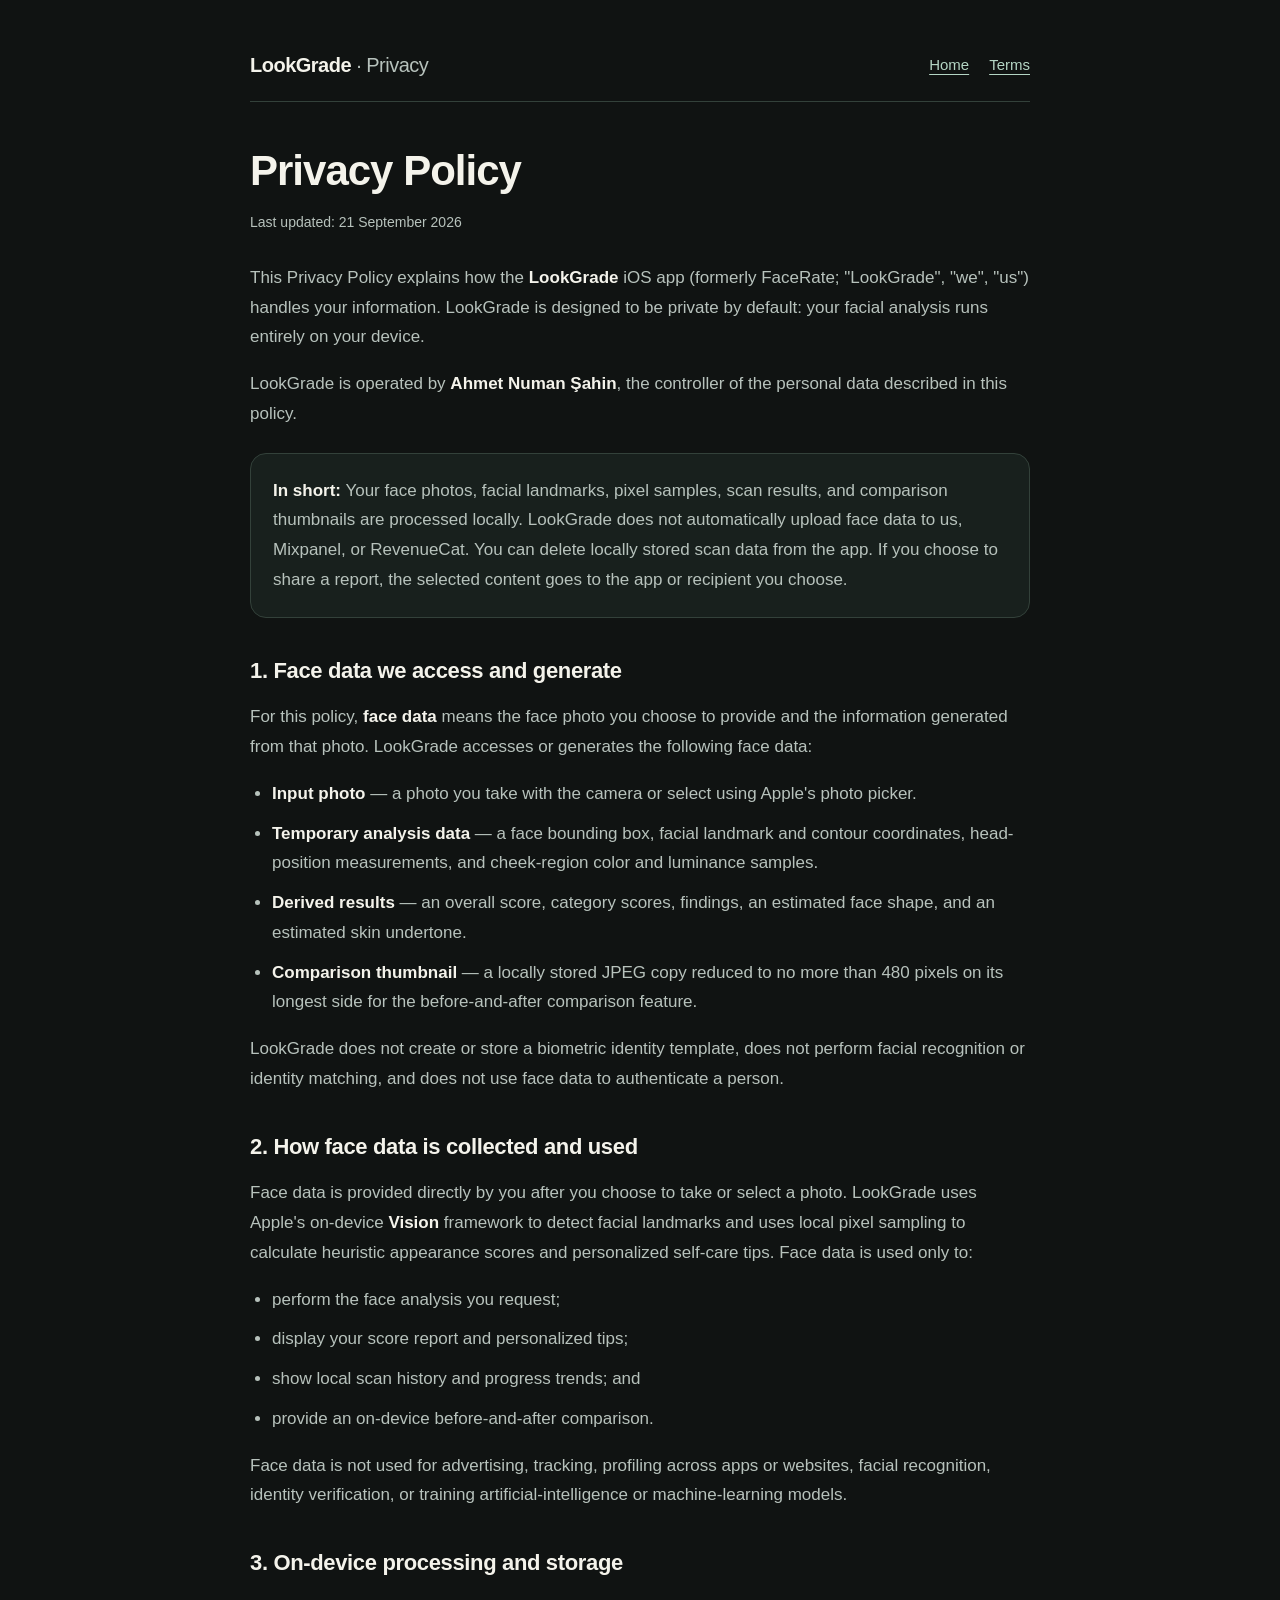
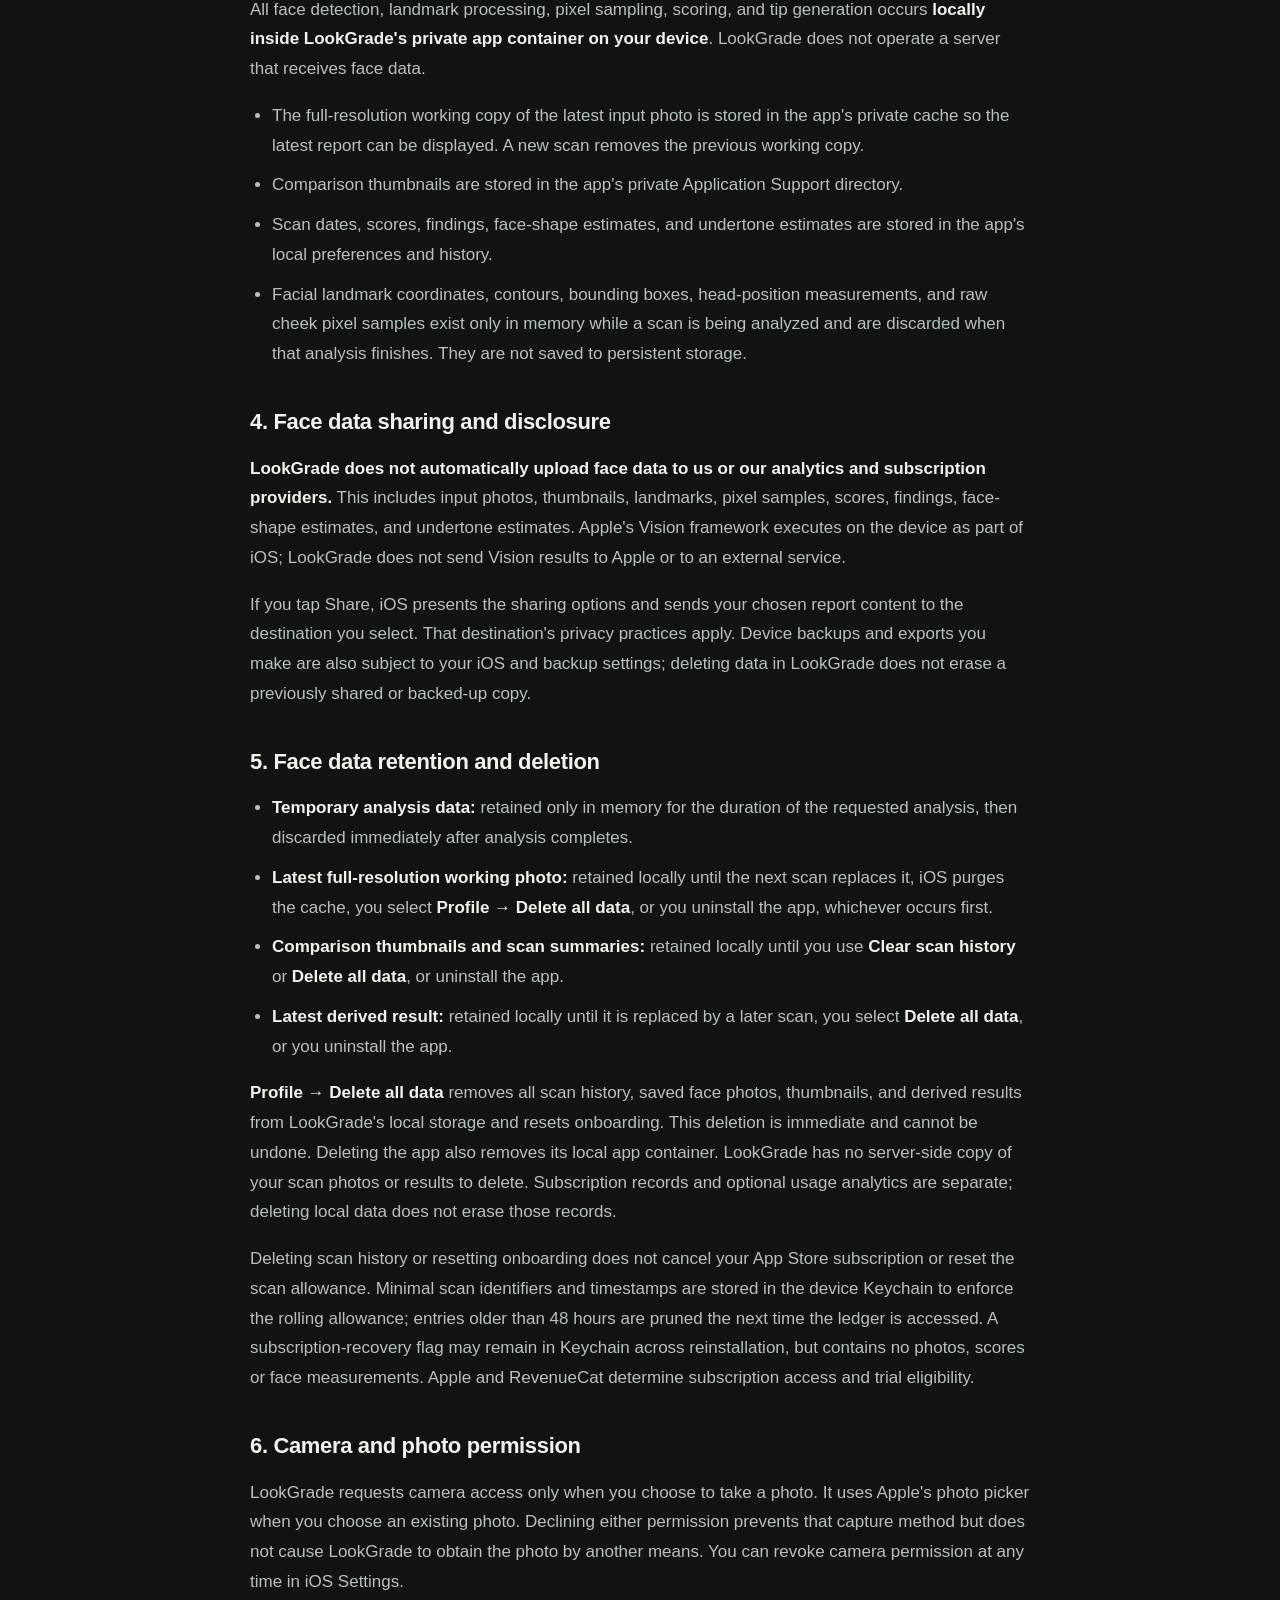
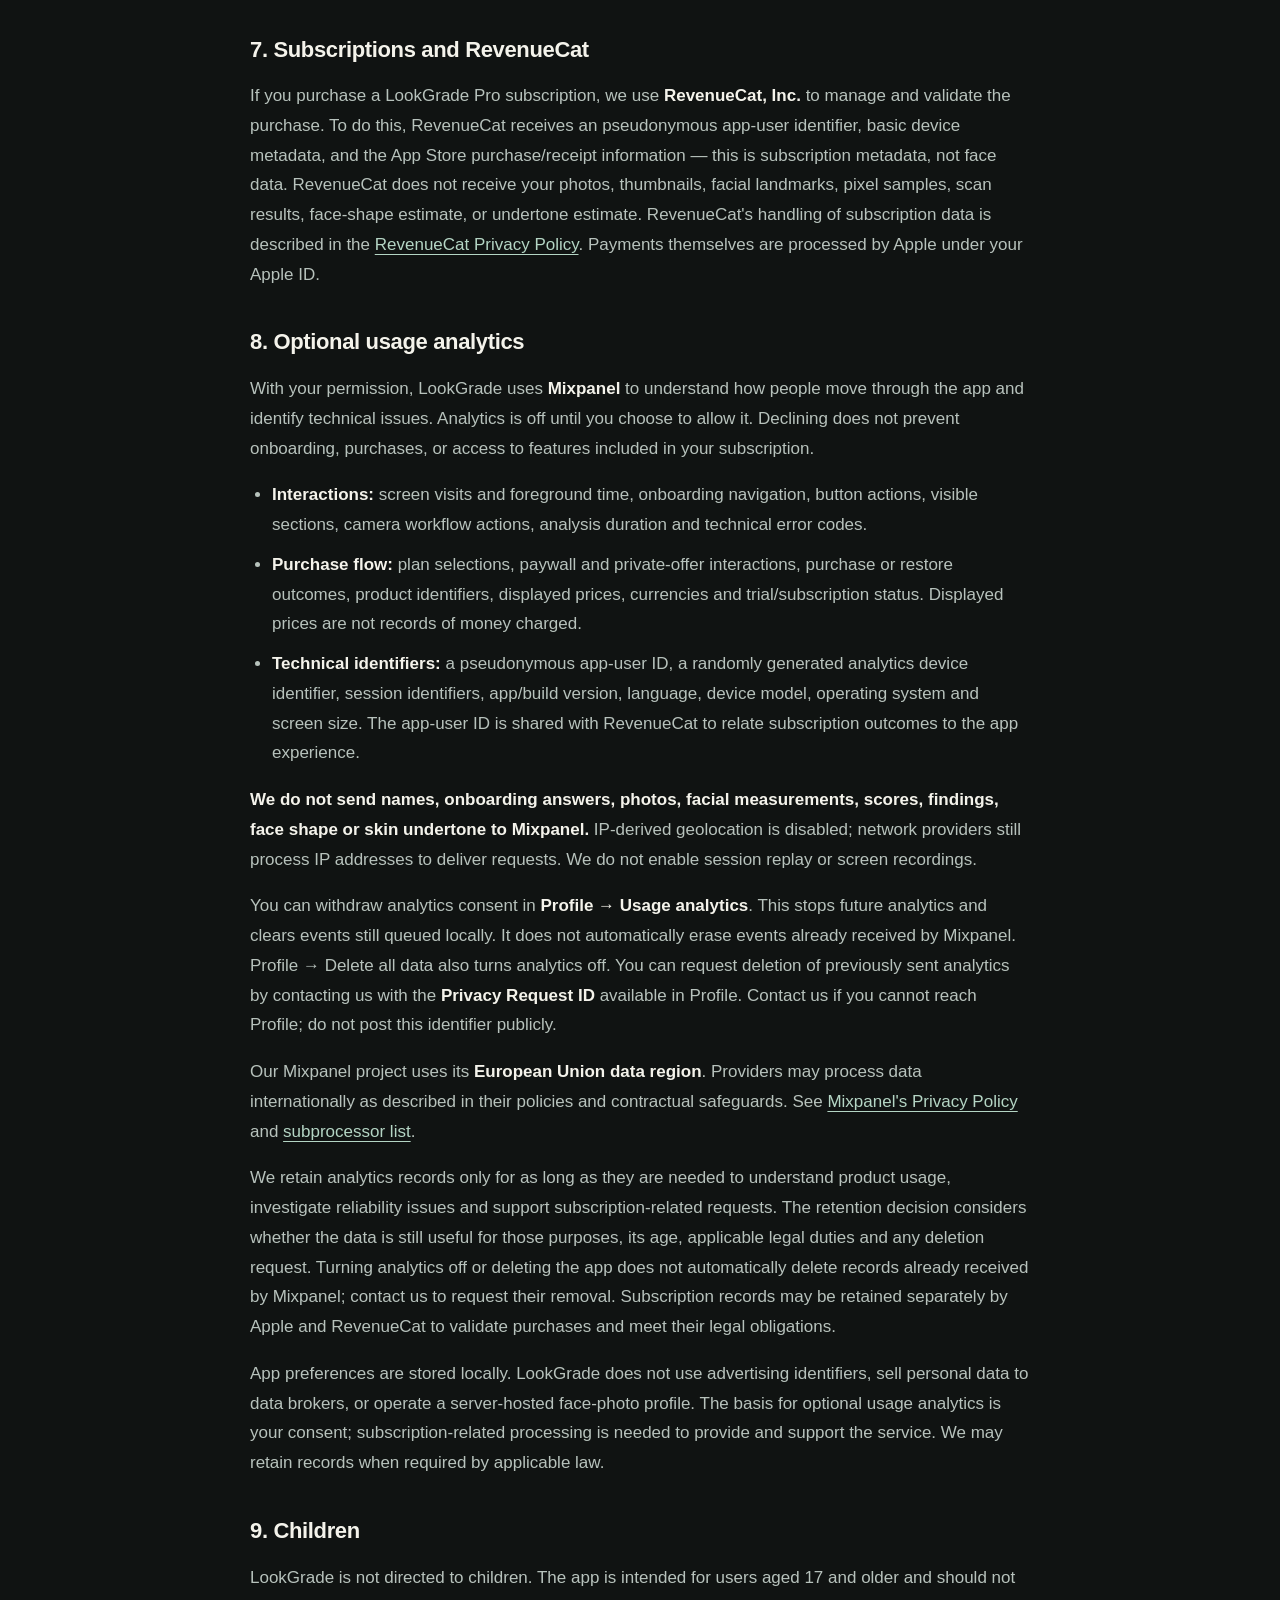
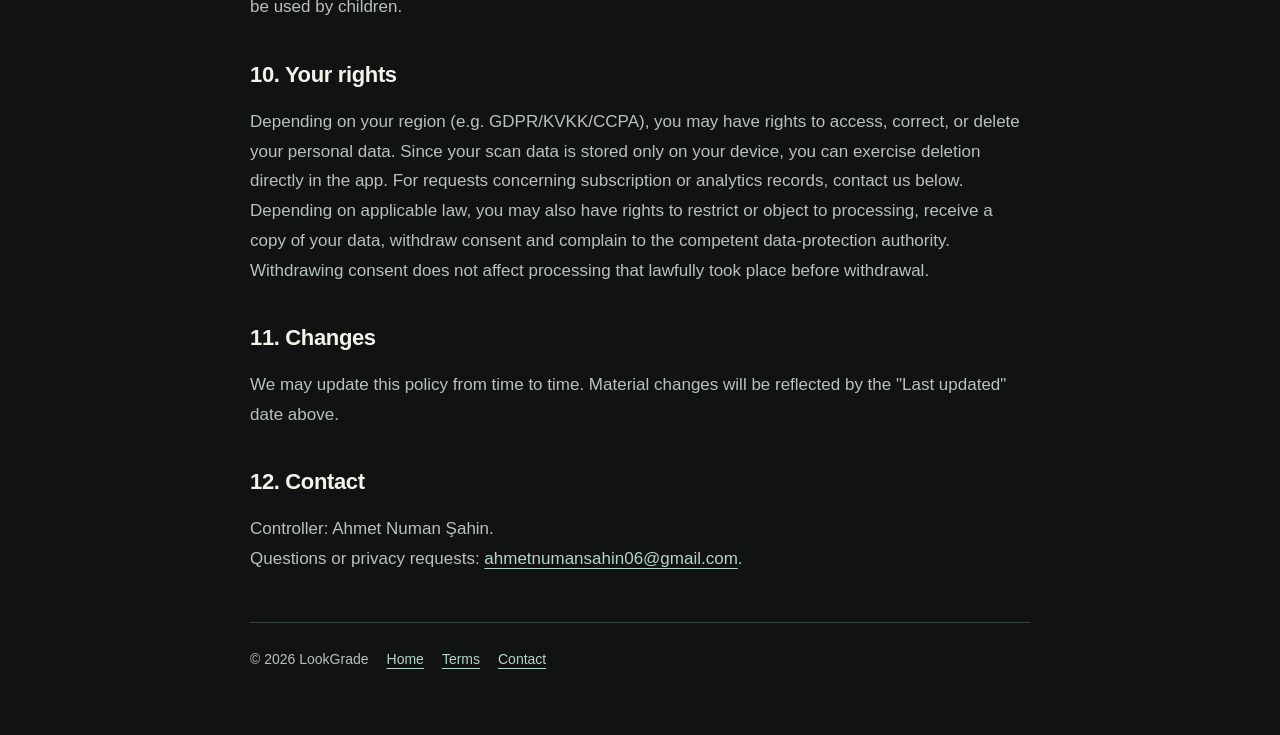
==== LegalSite/privacy.html @ 03e5a89a "Publish LookGrade source with technical documentation, previews, and iOS checks" ====
<!doctype html>
<html lang="en">
<head>
<meta charset="utf-8">
<meta name="viewport" content="width=device-width, initial-scale=1">
<title>LookGrade — Privacy Policy</title>
<link rel="stylesheet" href="style.css">
</head>
<body>
<div class="wrap">
  <header class="site">
    <div class="logo" aria-hidden="true"></div>
    <div class="brand">LookGrade <span>· Privacy</span></div>
    <nav class="top"><a href="index.html">Home</a><a href="terms.html">Terms</a></nav>
  </header>

  <h1>Privacy Policy</h1>
  <p class="eff">Last updated: 21 September 2026</p>

  <p>This Privacy Policy explains how the <strong>LookGrade</strong> iOS app (formerly FaceRate;
  "LookGrade", "we", "us") handles your information. LookGrade is designed to be private by default: your facial
  analysis runs entirely on your device.</p>

  <p>LookGrade is operated by <strong>Ahmet Numan Şahin</strong>, the controller of the personal data described in this policy.</p>

  <div class="callout">
    <strong>In short:</strong> Your face photos, facial landmarks, pixel samples, scan results,
    and comparison thumbnails are processed locally. LookGrade does not automatically upload
    face data to us, Mixpanel, or RevenueCat. You can delete locally stored scan data from the app.
    If you choose to share a report, the selected content goes to the app or recipient you choose.
  </div>

  <h2>1. Face data we access and generate</h2>
  <p>For this policy, <strong>face data</strong> means the face photo you choose to provide and the
  information generated from that photo. LookGrade accesses or generates the following face data:</p>
  <ul>
    <li><strong>Input photo</strong> — a photo you take with the camera or select using Apple's
    photo picker.</li>
    <li><strong>Temporary analysis data</strong> — a face bounding box, facial landmark and contour
    coordinates, head-position measurements, and cheek-region color and luminance samples.</li>
    <li><strong>Derived results</strong> — an overall score, category scores, findings, an estimated
    face shape, and an estimated skin undertone.</li>
    <li><strong>Comparison thumbnail</strong> — a locally stored JPEG copy reduced to no more than
    480 pixels on its longest side for the before-and-after comparison feature.</li>
  </ul>
  <p>LookGrade does not create or store a biometric identity template, does not perform facial
  recognition or identity matching, and does not use face data to authenticate a person.</p>

  <h2>2. How face data is collected and used</h2>
  <p>Face data is provided directly by you after you choose to take or select a photo. LookGrade
  uses Apple's on-device <strong>Vision</strong> framework to detect facial landmarks and uses
  local pixel sampling to calculate heuristic appearance scores and personalized self-care tips.
  Face data is used only to:</p>
  <ul>
    <li>perform the face analysis you request;</li>
    <li>display your score report and personalized tips;</li>
    <li>show local scan history and progress trends; and</li>
    <li>provide an on-device before-and-after comparison.</li>
  </ul>
  <p>Face data is not used for advertising, tracking, profiling across apps or websites, facial
  recognition, identity verification, or training artificial-intelligence or machine-learning
  models.</p>

  <h2>3. On-device processing and storage</h2>
  <p>All face detection, landmark processing, pixel sampling, scoring, and tip generation occurs
  <strong>locally inside LookGrade's private app container on your device</strong>. LookGrade does
  not operate a server that receives face data.</p>
  <ul>
    <li>The full-resolution working copy of the latest input photo is stored in the app's private
    cache so the latest report can be displayed. A new scan removes the previous working copy.</li>
    <li>Comparison thumbnails are stored in the app's private Application Support directory.</li>
    <li>Scan dates, scores, findings, face-shape estimates, and undertone estimates are stored in
    the app's local preferences and history.</li>
    <li>Facial landmark coordinates, contours, bounding boxes, head-position measurements, and
    raw cheek pixel samples exist only in memory while a scan is being analyzed and are discarded
    when that analysis finishes. They are not saved to persistent storage.</li>
  </ul>

  <h2>4. Face data sharing and disclosure</h2>
  <p><strong>LookGrade does not automatically upload face data to us or our analytics and subscription providers.</strong>
  This includes input photos, thumbnails, landmarks, pixel samples, scores, findings, face-shape
  estimates, and undertone estimates. Apple's Vision framework executes on the device as part of
  iOS; LookGrade does not send Vision results to Apple or to an external service.</p>

  <p>If you tap Share, iOS presents the sharing options and sends your chosen report content to the destination you select. That destination's privacy practices apply. Device backups and exports you make are also subject to your iOS and backup settings; deleting data in LookGrade does not erase a previously shared or backed-up copy.</p>

  <h2>5. Face data retention and deletion</h2>
  <ul>
    <li><strong>Temporary analysis data:</strong> retained only in memory for the duration of the
    requested analysis, then discarded immediately after analysis completes.</li>
    <li><strong>Latest full-resolution working photo:</strong> retained locally until the next
    scan replaces it, iOS purges the cache, you select <strong>Profile → Delete all data</strong>,
    or you uninstall the app, whichever occurs first.</li>
    <li><strong>Comparison thumbnails and scan summaries:</strong> retained locally until you use
    <strong>Clear scan history</strong> or <strong>Delete all data</strong>, or uninstall the app.</li>
    <li><strong>Latest derived result:</strong> retained locally until it is replaced by a later
    scan, you select <strong>Delete all data</strong>, or you uninstall the app.</li>
  </ul>
  <p><strong>Profile → Delete all data</strong> removes all scan history, saved face photos,
  thumbnails, and derived results from LookGrade's local storage and resets onboarding. This
  deletion is immediate and cannot be undone. Deleting the app also removes its local app
  container. LookGrade has no server-side copy of your scan photos or results to delete. Subscription records and optional usage analytics are separate; deleting local data does not erase those records.</p>

  <p>Deleting scan history or resetting onboarding does not cancel your App Store subscription or reset the scan allowance. Minimal scan identifiers and timestamps are stored in the device Keychain to enforce the rolling allowance; entries older than 48 hours are pruned the next time the ledger is accessed. A subscription-recovery flag may remain in Keychain across reinstallation, but contains no photos, scores or face measurements. Apple and RevenueCat determine subscription access and trial eligibility.</p>

  <h2>6. Camera and photo permission</h2>
  <p>LookGrade requests camera access only when you choose to take a photo. It uses Apple's photo
  picker when you choose an existing photo. Declining either permission prevents that capture
  method but does not cause LookGrade to obtain the photo by another means. You can revoke camera
  permission at any time in iOS Settings.</p>

  <h2>7. Subscriptions and RevenueCat</h2>
  <p>If you purchase a LookGrade Pro subscription, we use <strong>RevenueCat, Inc.</strong> to
  manage and validate the purchase. To do this, RevenueCat receives an pseudonymous app-user
  identifier, basic device metadata, and the App Store purchase/receipt information — this is
  subscription metadata, not face data. RevenueCat does not receive your photos, thumbnails,
  facial landmarks, pixel samples, scan results, face-shape estimate, or undertone estimate.
  RevenueCat's handling of subscription data is
  described in the
  <a href="https://www.revenuecat.com/privacy" rel="noopener">RevenueCat Privacy Policy</a>.
  Payments themselves are processed by Apple under your Apple ID.</p>

  <h2>8. Optional usage analytics</h2>
  <p>With your permission, LookGrade uses <strong>Mixpanel</strong> to understand how people move through the app and identify technical issues. Analytics is off until you choose to allow it. Declining does not prevent onboarding, purchases, or access to features included in your subscription.</p>
  <ul>
    <li><strong>Interactions:</strong> screen visits and foreground time, onboarding navigation, button actions, visible sections, camera workflow actions, analysis duration and technical error codes.</li>
    <li><strong>Purchase flow:</strong> plan selections, paywall and private-offer interactions, purchase or restore outcomes, product identifiers, displayed prices, currencies and trial/subscription status. Displayed prices are not records of money charged.</li>
    <li><strong>Technical identifiers:</strong> a pseudonymous app-user ID, a randomly generated analytics device identifier, session identifiers, app/build version, language, device model, operating system and screen size. The app-user ID is shared with RevenueCat to relate subscription outcomes to the app experience.</li>
  </ul>
  <p><strong>We do not send names, onboarding answers, photos, facial measurements, scores, findings, face shape or skin undertone to Mixpanel.</strong> IP-derived geolocation is disabled; network providers still process IP addresses to deliver requests. We do not enable session replay or screen recordings.</p>
  <p>You can withdraw analytics consent in <strong>Profile → Usage analytics</strong>. This stops future analytics and clears events still queued locally. It does not automatically erase events already received by Mixpanel. Profile → Delete all data also turns analytics off. You can request deletion of previously sent analytics by contacting us with the <strong>Privacy Request ID</strong> available in Profile. Contact us if you cannot reach Profile; do not post this identifier publicly.</p>
  <p>Our Mixpanel project uses its <strong>European Union data region</strong>. Providers may process data internationally as described in their policies and contractual safeguards. See <a href="https://mixpanel.com/legal/privacy-policy/">Mixpanel's Privacy Policy</a> and <a href="https://mixpanel.com/legal/subprocessor-list/">subprocessor list</a>.</p>
  <p>We retain analytics records only for as long as they are needed to understand product usage, investigate reliability issues and support subscription-related requests. The retention decision considers whether the data is still useful for those purposes, its age, applicable legal duties and any deletion request. Turning analytics off or deleting the app does not automatically delete records already received by Mixpanel; contact us to request their removal. Subscription records may be retained separately by Apple and RevenueCat to validate purchases and meet their legal obligations.</p>
  <p>App preferences are stored locally. LookGrade does not use advertising identifiers, sell personal data to data brokers, or operate a server-hosted face-photo profile. The basis for optional usage analytics is your consent; subscription-related processing is needed to provide and support the service. We may retain records when required by applicable law.</p>

  <h2>9. Children</h2>
  <p>LookGrade is not directed to children. The app is intended for users aged 17 and older and
  should not be used by children.</p>

  <h2>10. Your rights</h2>
  <p>Depending on your region (e.g. GDPR/KVKK/CCPA), you may have rights to access, correct, or
  delete your personal data. Since your scan data is stored only on your device, you can exercise
  deletion directly in the app. For requests concerning subscription or analytics records, contact us below. Depending on applicable law, you may also have rights to restrict or object to processing, receive a copy of your data, withdraw consent and complain to the competent data-protection authority. Withdrawing consent does not affect processing that lawfully took place before withdrawal.</p>

  <h2>11. Changes</h2>
  <p>We may update this policy from time to time. Material changes will be reflected by the "Last
  updated" date above.</p>

  <h2>12. Contact</h2>
  <p>Controller: Ahmet Numan Şahin.<br>Questions or privacy requests: <a href="mailto:ahmetnumansahin06@gmail.com">ahmetnumansahin06@gmail.com</a>.</p>

  <footer class="site">
    <span>© 2026 LookGrade</span>
    <a href="index.html">Home</a>
    <a href="terms.html">Terms</a>
    <a href="mailto:ahmetnumansahin06@gmail.com">Contact</a>
  </footer>
</div>
</body>
</html>
---- LegalSite/style.css ----
:root{color-scheme:dark;--bg:#101312;--card:#18201d;--ink:#f4f3eb;--muted:#b7c2bc;--accent:#b4d5c4;--border:#33413a}
*{box-sizing:border-box}html{-webkit-text-size-adjust:100%;scroll-behavior:smooth}body{margin:0;background:var(--bg);color:var(--ink);font:17px/1.75 -apple-system,BlinkMacSystemFont,"Segoe UI",sans-serif;padding:0 24px}
.wrap{max-width:780px;margin:auto;padding:30px 0 64px}header.site{display:flex;align-items:center;gap:12px;border-bottom:1px solid var(--border);padding:18px 0;margin-bottom:44px;flex-wrap:wrap}.logo{display:none}.brand{font-weight:750;font-size:20px;letter-spacing:-.5px}.brand span{font-weight:400;color:var(--muted)}
nav.top{margin-left:auto;display:flex;gap:20px;font-size:15px}a{color:var(--accent);text-underline-offset:4px;overflow-wrap:anywhere}a:hover{color:#fff}a:focus-visible{outline:2px solid var(--accent);outline-offset:5px;border-radius:3px}
h1{font-size:clamp(30px,6vw,42px);line-height:1.2;letter-spacing:-1px;margin:0 0 14px}h2{font-size:22px;line-height:1.35;margin:38px 0 14px;letter-spacing:-.35px}p,li{color:var(--muted)}strong{color:var(--ink)}.eff{font-size:14px;margin:0 0 28px}.callout,.card{background:var(--card);border:1px solid var(--border);border-radius:16px;padding:22px;margin:24px 0;color:var(--muted)}
ul{padding-left:22px}li{margin:10px 0}footer.site{border-top:1px solid var(--border);margin-top:48px;padding-top:24px;display:flex;gap:18px;flex-wrap:wrap;font-size:14px;color:var(--muted)}
.home-links{display:grid;gap:16px;margin:32px 0}.home-links a{display:block;padding:22px;border:1px solid var(--border);border-radius:16px;background:var(--card);text-decoration:none}.home-links .t{font-weight:650;color:var(--ink)}.home-links .d{font-size:15px;color:var(--muted);margin-top:5px}
@media(max-width:440px){body{padding:0 20px;font-size:16px}.wrap{padding-top:14px}header.site{margin-bottom:32px}nav.top{gap:14px}.brand span{display:none}.callout{padding:18px}h2{font-size:21px}}
@media(prefers-reduced-motion:reduce){html{scroll-behavior:auto}}
@media print{:root{color-scheme:light;--bg:white;--ink:#111;--muted:#333;--accent:#134e3a;--card:white;--border:#ccc}.wrap{max-width:none}nav.top{display:none}}
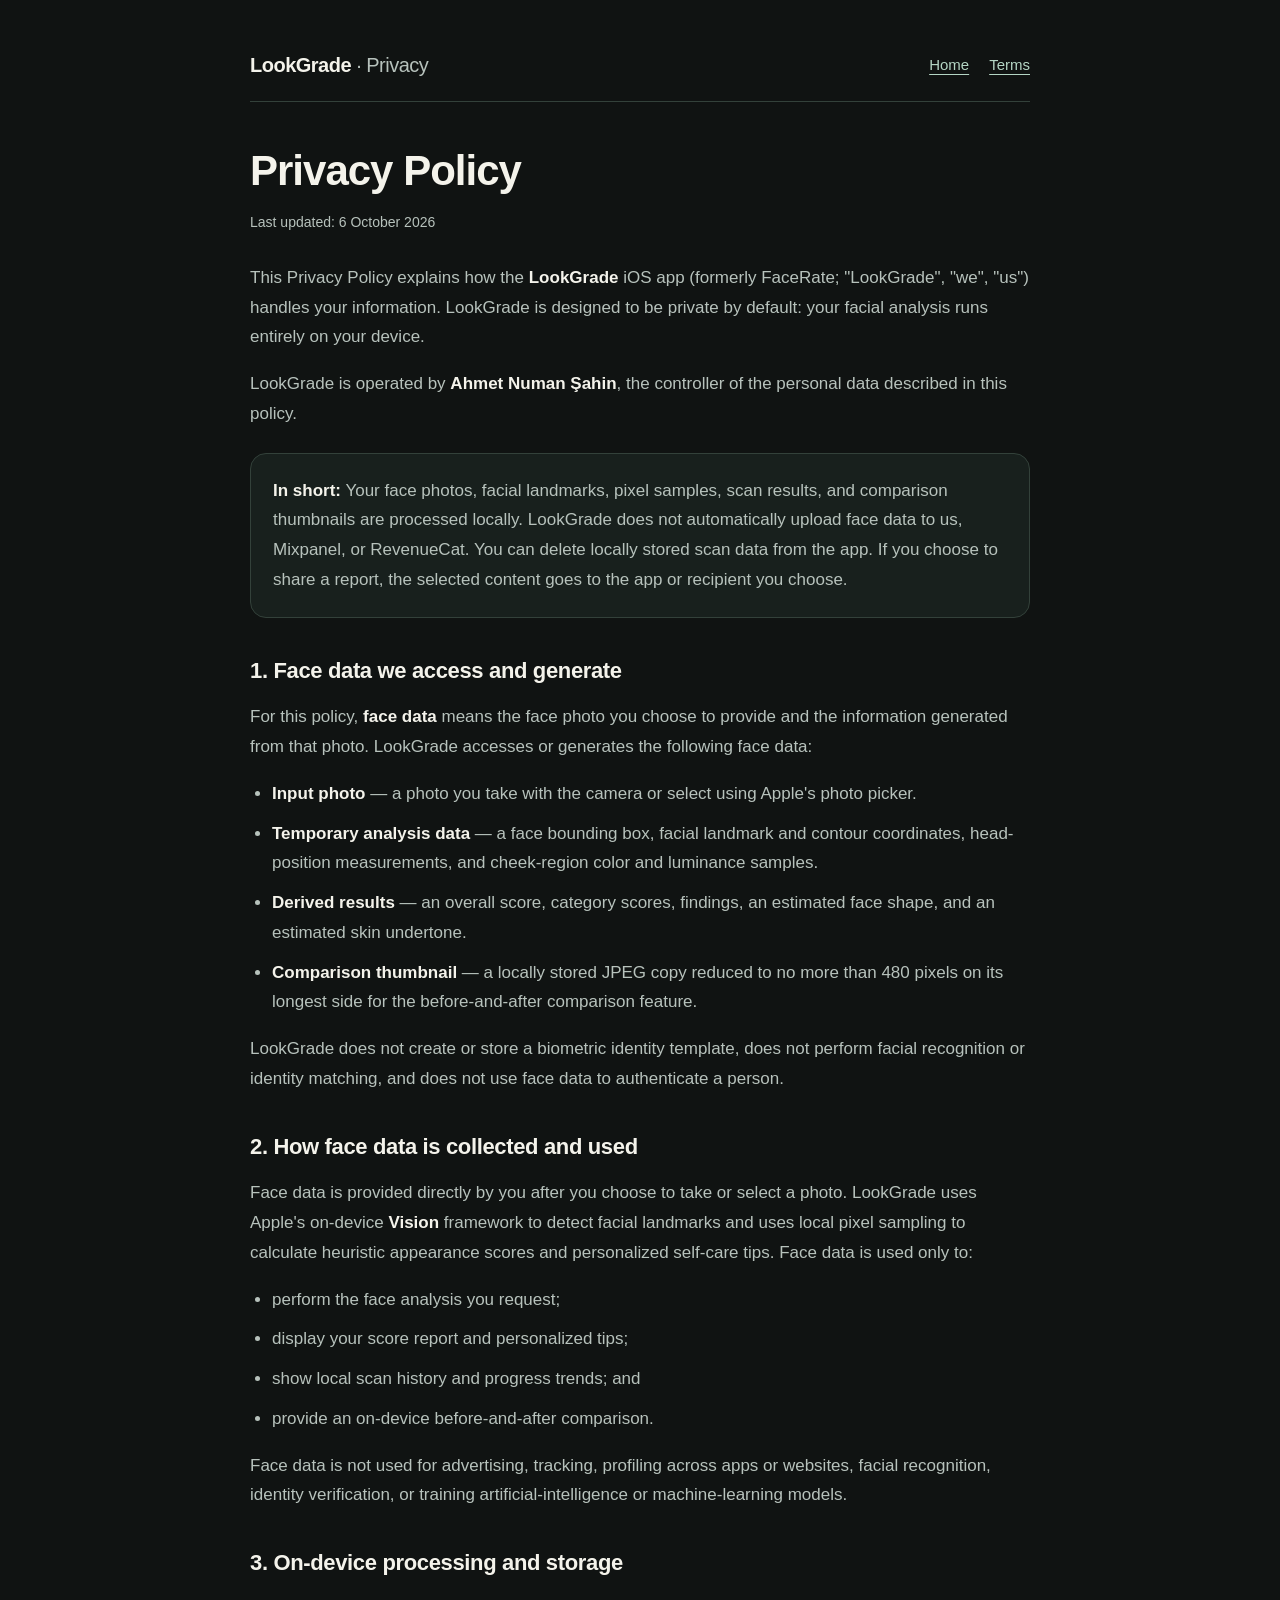
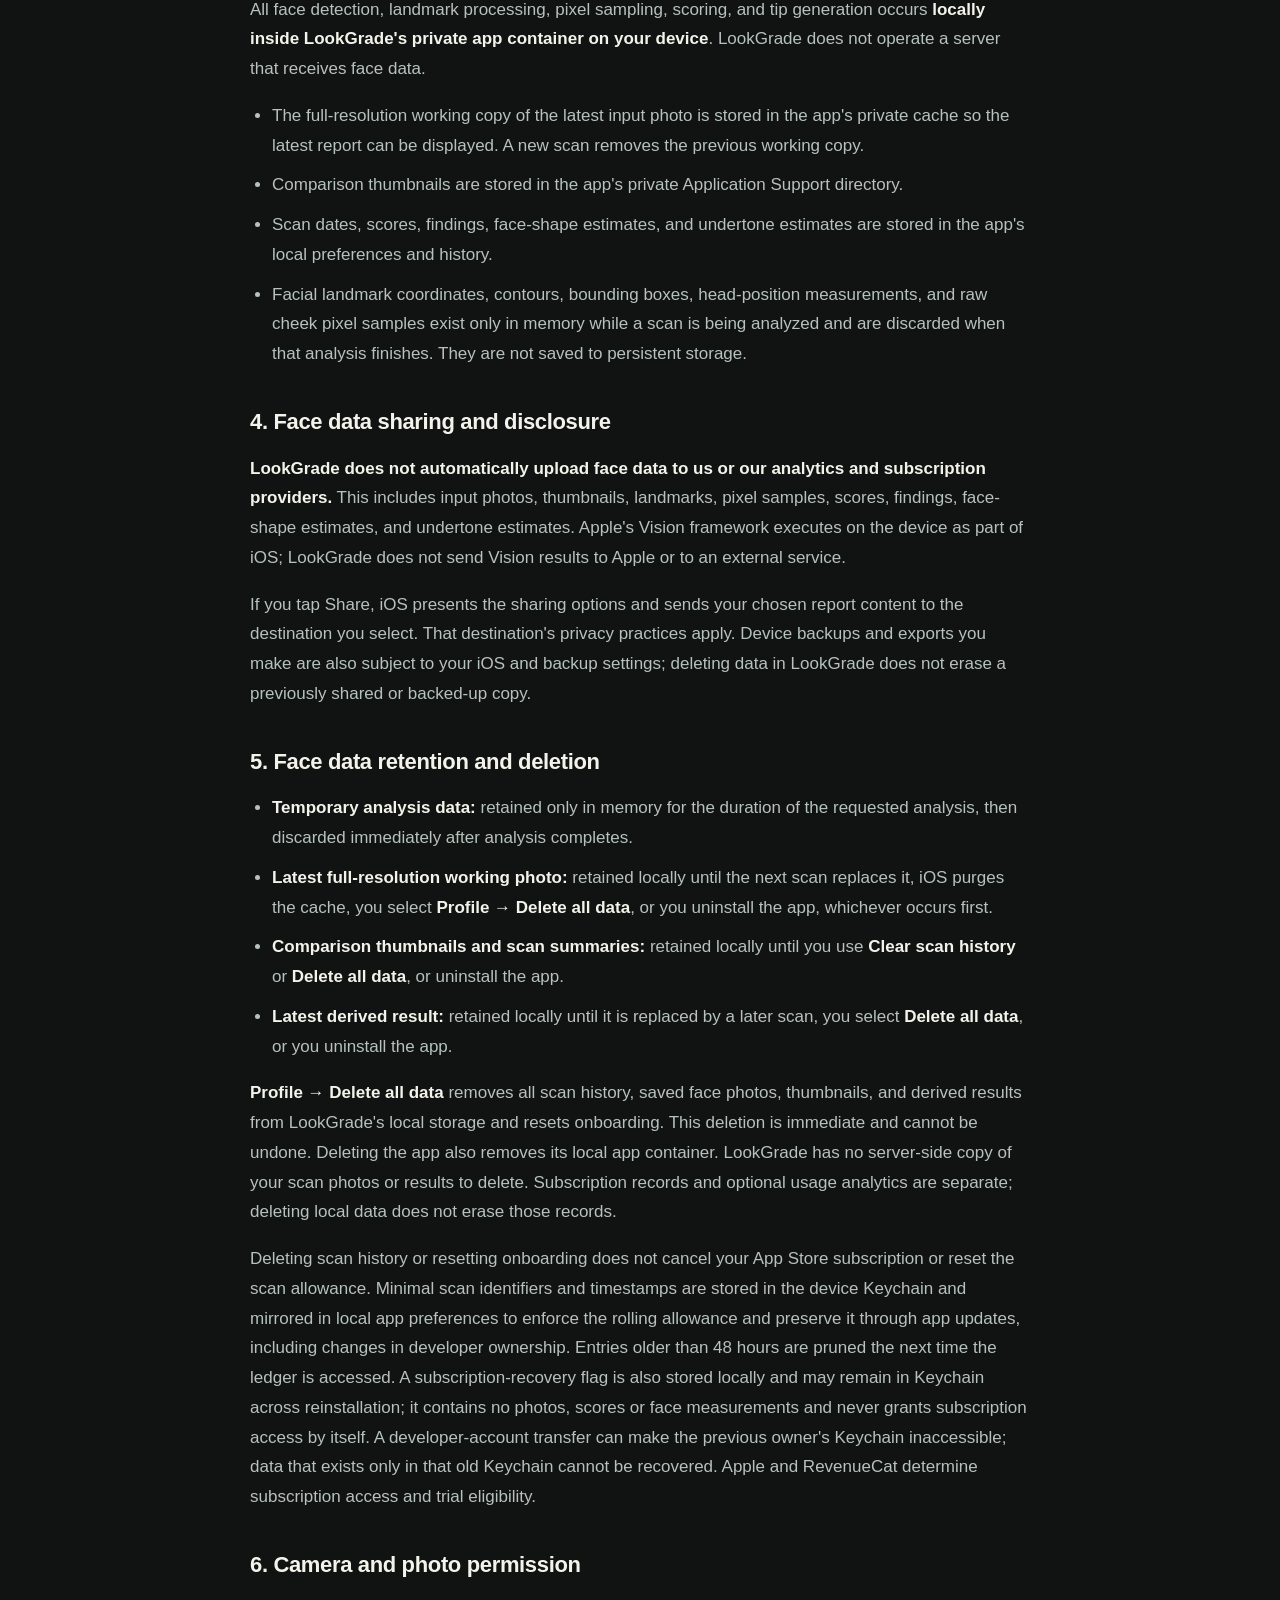
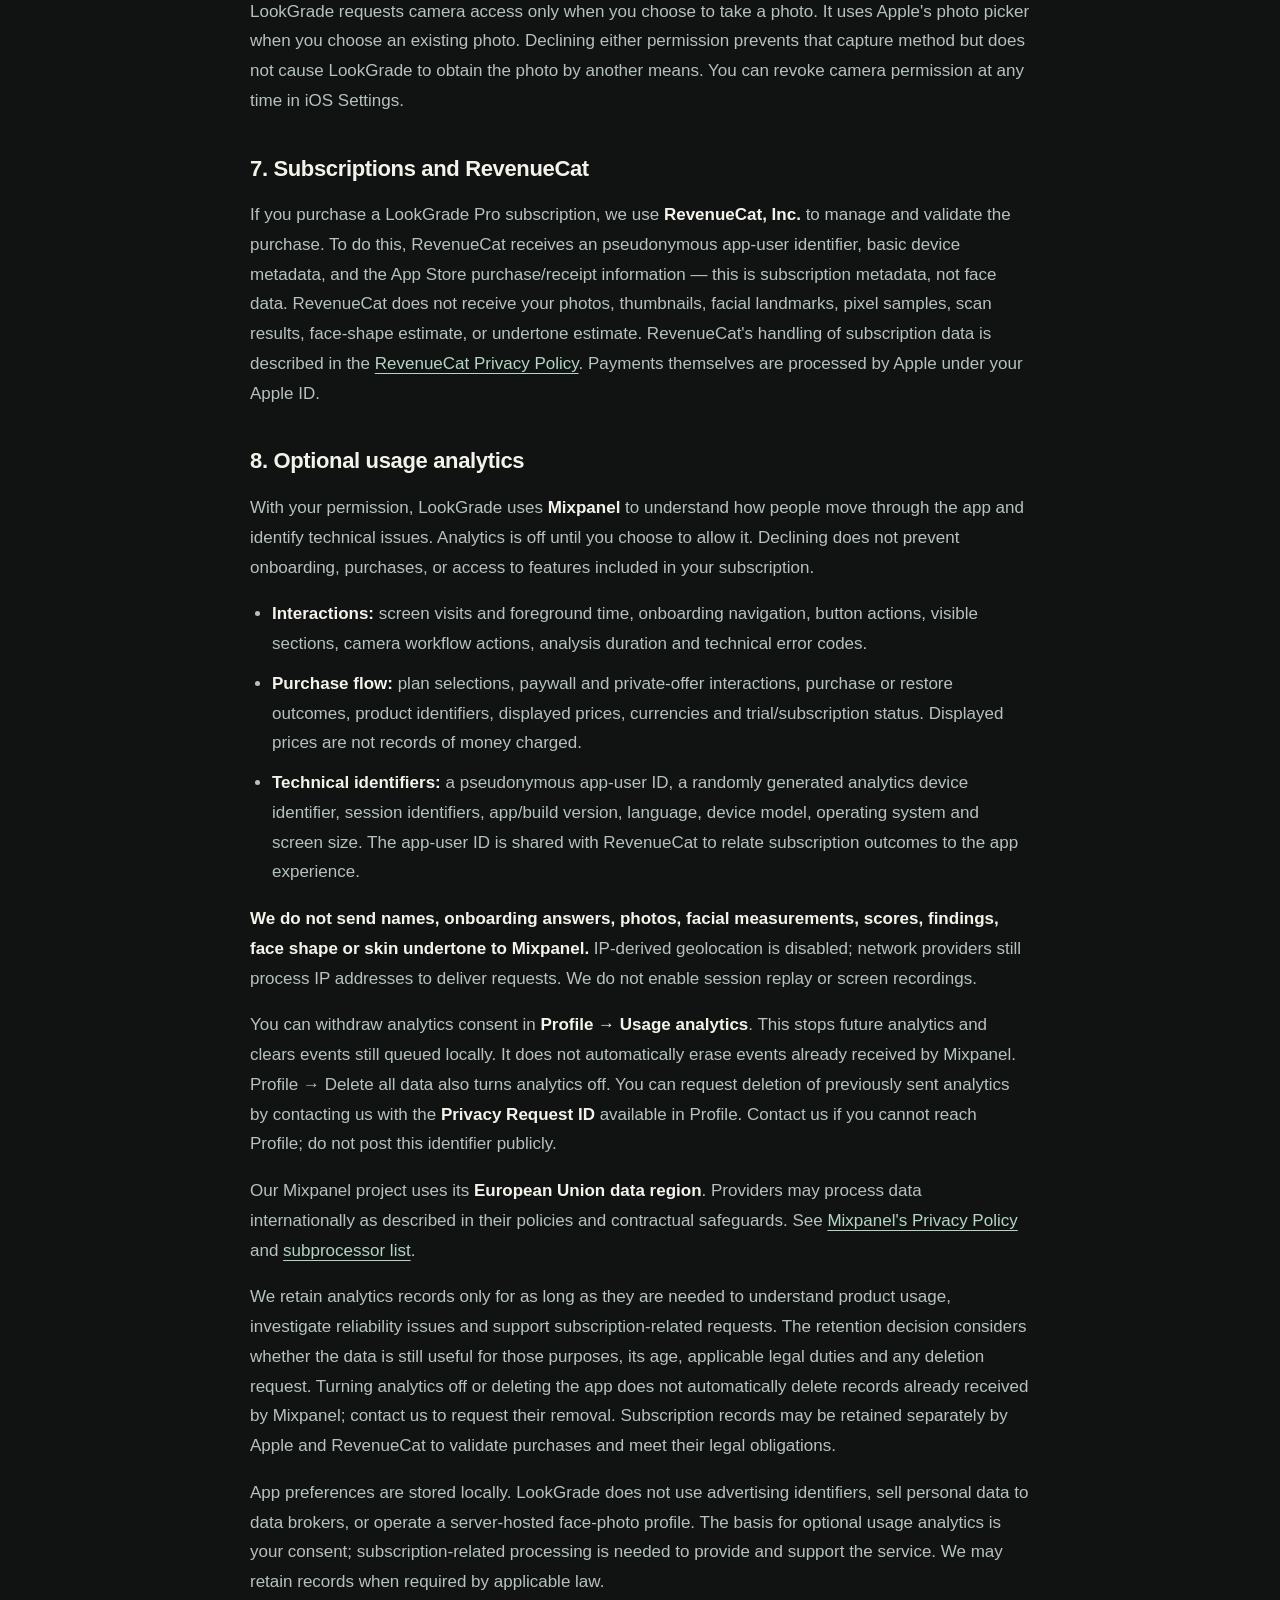
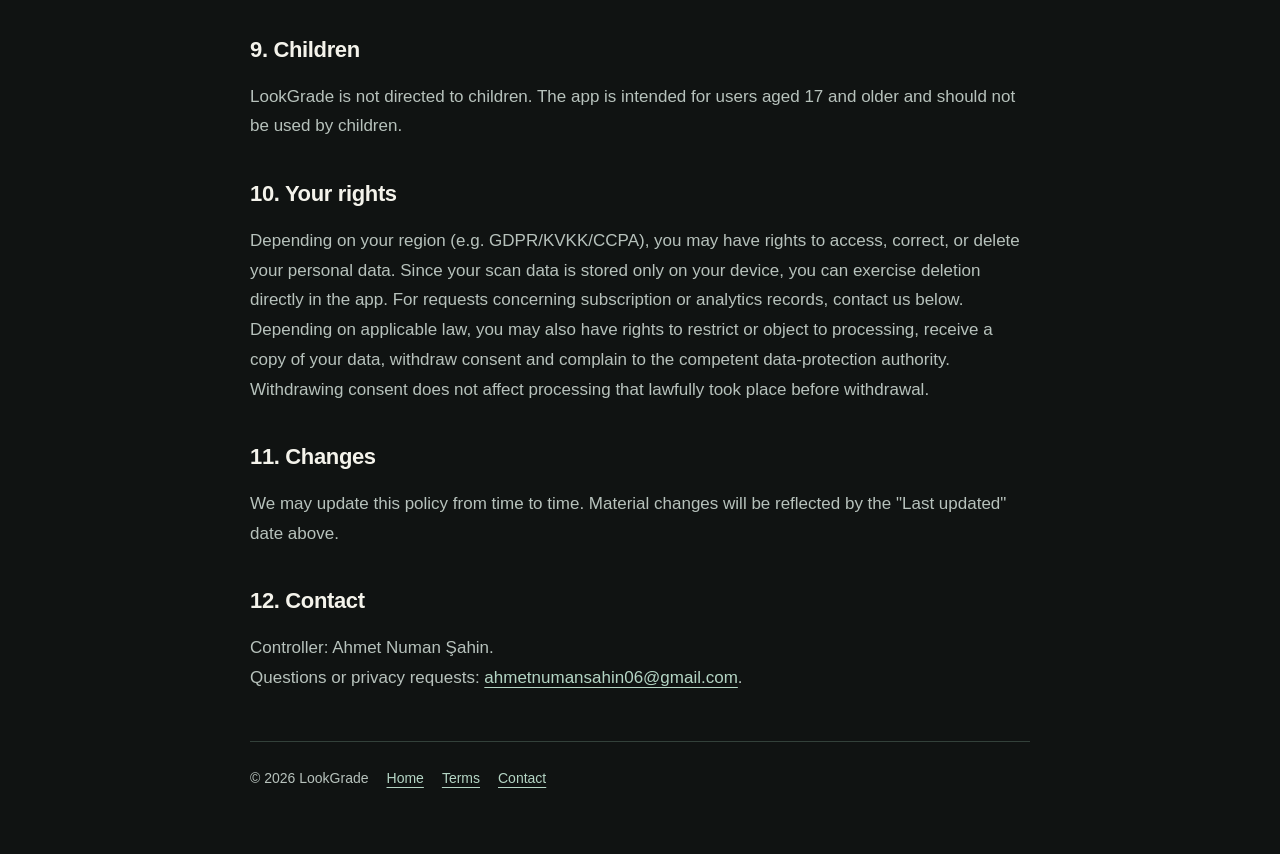
==== commit 0036f2c0: "Revise privacy policy last updated date and details Updated the last updated date and clarified the " ====
--- a/LegalSite/privacy.html
+++ b/LegalSite/privacy.html
@@ -15,7 +15,7 @@
   </header>
 
   <h1>Privacy Policy</h1>
-  <p class="eff">Last updated: 21 September 2026</p>
+  <p class="eff">Last updated: 6 October 2026</p>
 
   <p>This Privacy Policy explains how the <strong>LookGrade</strong> iOS app (formerly FaceRate;
   "LookGrade", "we", "us") handles your information. LookGrade is designed to be private by default: your facial
@@ -101,7 +101,7 @@
   deletion is immediate and cannot be undone. Deleting the app also removes its local app
   container. LookGrade has no server-side copy of your scan photos or results to delete. Subscription records and optional usage analytics are separate; deleting local data does not erase those records.</p>
 
-  <p>Deleting scan history or resetting onboarding does not cancel your App Store subscription or reset the scan allowance. Minimal scan identifiers and timestamps are stored in the device Keychain to enforce the rolling allowance; entries older than 48 hours are pruned the next time the ledger is accessed. A subscription-recovery flag may remain in Keychain across reinstallation, but contains no photos, scores or face measurements. Apple and RevenueCat determine subscription access and trial eligibility.</p>
+  <p>Deleting scan history or resetting onboarding does not cancel your App Store subscription or reset the scan allowance. Minimal scan identifiers and timestamps are stored in the device Keychain and mirrored in local app preferences to enforce the rolling allowance and preserve it through app updates, including changes in developer ownership. Entries older than 48 hours are pruned the next time the ledger is accessed. A subscription-recovery flag is also stored locally and may remain in Keychain across reinstallation; it contains no photos, scores or face measurements and never grants subscription access by itself. A developer-account transfer can make the previous owner's Keychain inaccessible; data that exists only in that old Keychain cannot be recovered. Apple and RevenueCat determine subscription access and trial eligibility.</p>
 
   <h2>6. Camera and photo permission</h2>
   <p>LookGrade requests camera access only when you choose to take a photo. It uses Apple's photo
